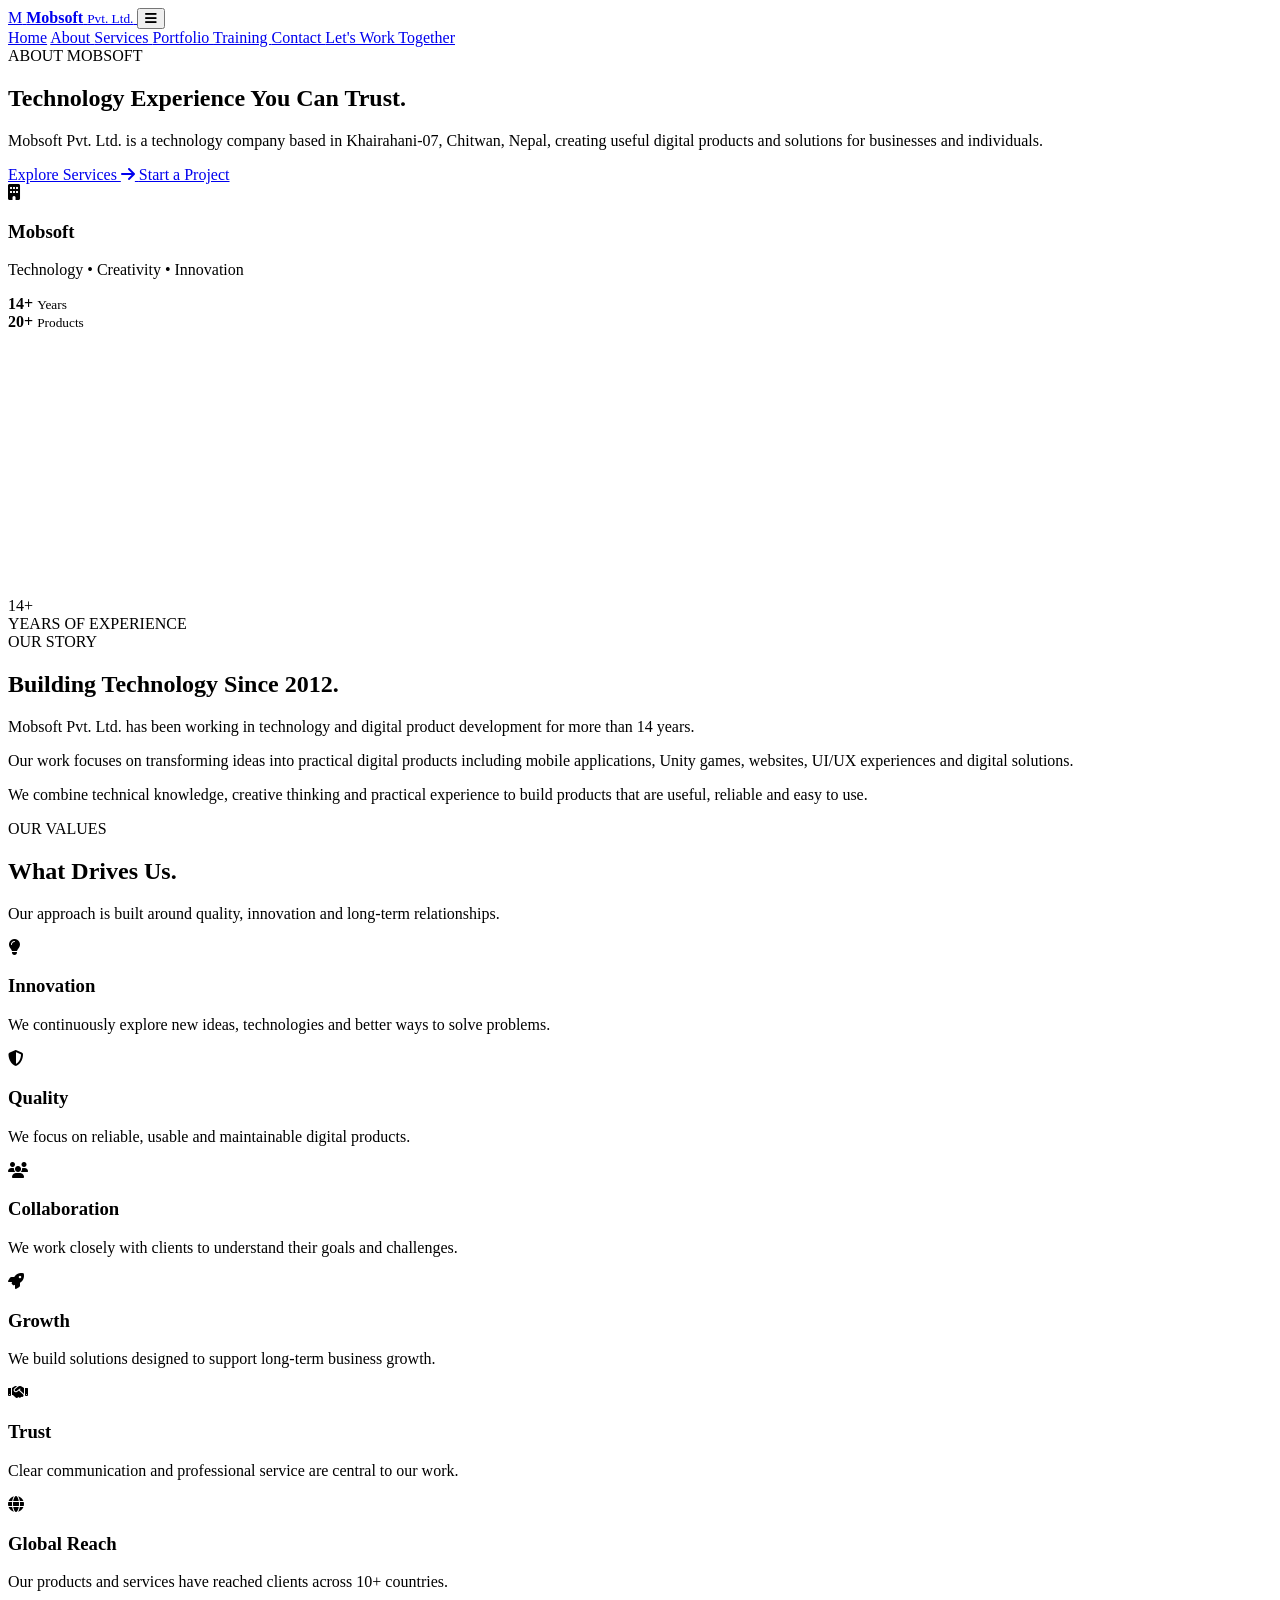
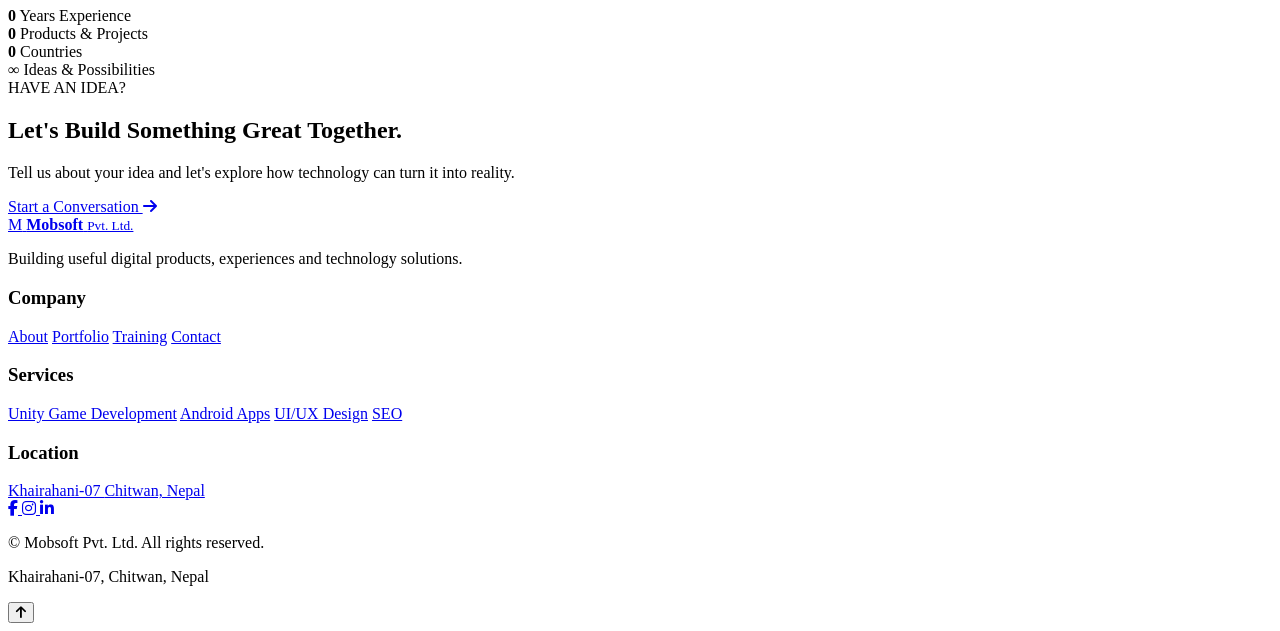
==== about.html @ f1295123 "Add files via upload Site test" ====
<!DOCTYPE html>
<html lang="en">

<head>
    <meta charset="UTF-8">
    <meta name="viewport" content="width=device-width, initial-scale=1.0">

    <meta name="description"
        content="Learn about Mobsoft Pvt. Ltd., a technology company from Khairahani-07, Chitwan, Nepal with 14+ years of experience.">

    <title>About Us | Mobsoft Pvt. Ltd.</title>

    <link rel="preconnect" href="https://fonts.googleapis.com">
    <link rel="preconnect" href="https://fonts.gstatic.com" crossorigin>

    <link
        href="https://fonts.googleapis.com/css2?family=Inter:wght@400;500;600;700;800&display=swap"
        rel="stylesheet">

    <link
        rel="stylesheet"
        href="https://cdnjs.cloudflare.com/ajax/libs/font-awesome/6.7.2/css/all.min.css">

    <link rel="stylesheet" href="css/style.css">
    <link rel="stylesheet" href="css/responsive.css">
    <link rel="stylesheet" href="css/animations.css">
</head>

<body>

<header class="header">

    <div class="container">

        <nav class="navbar">

            <a href="index.html" class="logo">
                <span class="logo-icon">M</span>

                <span>
                    <strong>Mobsoft</strong>
                    <small>Pvt. Ltd.</small>
                </span>
            </a>

            <button class="menu-toggle"
                    aria-label="Open navigation"
                    aria-expanded="false">

                <i class="fa-solid fa-bars"></i>

            </button>

            <div class="nav-menu">

                <a href="index.html" class="nav-link">Home</a>

                <a href="about.html"
                   class="nav-link active">
                    About
                </a>

                <a href="services.html"
                   class="nav-link">
                    Services
                </a>

                <a href="portfolio.html"
                   class="nav-link">
                    Portfolio
                </a>

                <a href="training.html"
                   class="nav-link">
                    Training
                </a>

                <a href="contact.html"
                   class="nav-link">
                    Contact
                </a>

                <a href="contact.html"
                   class="nav-cta">
                    Let's Work Together
                </a>

            </div>

        </nav>

    </div>

</header>


<main>

    <!-- PAGE HERO -->

    <section class="hero"
             style="min-height: 550px;">

        <div class="container hero-container">

            <div class="hero-content">

                <div class="eyebrow">
                    <span></span>
                    ABOUT MOBSOFT
                </div>

                <h1>
                    Technology Experience
                    <span>You Can Trust.</span>
                </h1>

                <p>
                    Mobsoft Pvt. Ltd. is a technology company
                    based in Khairahani-07, Chitwan, Nepal,
                    creating useful digital products and
                    solutions for businesses and individuals.
                </p>

                <div class="hero-buttons">

                    <a href="services.html"
                       class="btn btn-primary">

                        Explore Services
                        <i class="fa-solid fa-arrow-right"></i>

                    </a>

                    <a href="contact.html"
                       class="btn btn-outline">

                        Start a Project

                    </a>

                </div>

            </div>


            <div class="hero-visual">

                <div class="visual-glow"></div>

                <div class="device-card device-main">

                    <div class="device-header">
                        <span></span>
                        <span></span>
                        <span></span>
                    </div>

                    <div class="device-content">

                        <div class="mini-icon">
                            <i class="fa-solid fa-building"></i>
                        </div>

                        <h3>Mobsoft</h3>

                        <p>
                            Technology • Creativity • Innovation
                        </p>

                        <div class="progress-line">
                            <span></span>
                        </div>

                        <div class="visual-stats">

                            <div>
                                <strong>14+</strong>
                                <small>Years</small>
                            </div>

                            <div>
                                <strong>20+</strong>
                                <small>Products</small>
                            </div>

                        </div>

                    </div>

                </div>

            </div>

        </div>

    </section>


    <!-- COMPANY STORY -->

    <section class="section">

        <div class="container two-column">

            <div class="about-visual reveal-left">

                <div class="about-box">

                    <div class="about-number">
                        14+
                    </div>

                    <div class="about-label">
                        YEARS OF EXPERIENCE
                    </div>

                </div>

                <div class="about-decoration"></div>

            </div>


            <div class="about-content reveal-right">

                <span class="section-label">
                    OUR STORY
                </span>

                <h2>
                    Building Technology
                    <span>Since 2012.</span>
                </h2>

                <p>
                    Mobsoft Pvt. Ltd. has been working in
                    technology and digital product development
                    for more than 14 years.
                </p>

                <p>
                    Our work focuses on transforming ideas into
                    practical digital products including mobile
                    applications, Unity games, websites,
                    UI/UX experiences and digital solutions.
                </p>

                <p>
                    We combine technical knowledge, creative
                    thinking and practical experience to build
                    products that are useful, reliable and
                    easy to use.
                </p>

            </div>

        </div>

    </section>


    <!-- VALUES -->

    <section class="section services-section">

        <div class="container">

            <div class="section-heading center">

                <span class="section-label">
                    OUR VALUES
                </span>

                <h2>
                    What Drives <span>Us.</span>
                </h2>

                <p>
                    Our approach is built around quality,
                    innovation and long-term relationships.
                </p>

            </div>


            <div class="why-grid">

                <div class="why-card reveal">
                    <i class="fa-solid fa-lightbulb"></i>
                    <h3>Innovation</h3>
                    <p>
                        We continuously explore new ideas,
                        technologies and better ways to solve
                        problems.
                    </p>
                </div>

                <div class="why-card reveal">
                    <i class="fa-solid fa-shield-halved"></i>
                    <h3>Quality</h3>
                    <p>
                        We focus on reliable, usable and
                        maintainable digital products.
                    </p>
                </div>

                <div class="why-card reveal">
                    <i class="fa-solid fa-users"></i>
                    <h3>Collaboration</h3>
                    <p>
                        We work closely with clients to
                        understand their goals and challenges.
                    </p>
                </div>

                <div class="why-card reveal">
                    <i class="fa-solid fa-rocket"></i>
                    <h3>Growth</h3>
                    <p>
                        We build solutions designed to support
                        long-term business growth.
                    </p>
                </div>

                <div class="why-card reveal">
                    <i class="fa-solid fa-handshake"></i>
                    <h3>Trust</h3>
                    <p>
                        Clear communication and professional
                        service are central to our work.
                    </p>
                </div>

                <div class="why-card reveal">
                    <i class="fa-solid fa-globe"></i>
                    <h3>Global Reach</h3>
                    <p>
                        Our products and services have reached
                        clients across 10+ countries.
                    </p>
                </div>

            </div>

        </div>

    </section>


    <!-- STATS -->

    <section class="numbers-section">

        <div class="container">

            <div class="numbers-grid">

                <div class="number-item">
                    <strong data-counter="14">0</strong>
                    <span>Years Experience</span>
                </div>

                <div class="number-item">
                    <strong data-counter="20">0</strong>
                    <span>Products & Projects</span>
                </div>

                <div class="number-item">
                    <strong data-counter="10">0</strong>
                    <span>Countries</span>
                </div>

                <div class="number-item">
                    <strong>∞</strong>
                    <span>Ideas & Possibilities</span>
                </div>

            </div>

        </div>

    </section>


    <!-- CTA -->

    <section class="cta-section">

        <div class="container cta-content">

            <span class="section-label">
                HAVE AN IDEA?
            </span>

            <h2>
                Let's Build Something
                <span>Great Together.</span>
            </h2>

            <p>
                Tell us about your idea and let's explore
                how technology can turn it into reality.
            </p>

            <a href="contact.html"
               class="btn btn-light">

                Start a Conversation
                <i class="fa-solid fa-arrow-right"></i>

            </a>

        </div>

    </section>

</main>


<footer class="footer">

    <div class="container">

        <div class="footer-grid">

            <div class="footer-brand">

                <a href="index.html"
                   class="logo footer-logo">

                    <span class="logo-icon">M</span>

                    <span>
                        <strong>Mobsoft</strong>
                        <small>Pvt. Ltd.</small>
                    </span>

                </a>

                <p>
                    Building useful digital products,
                    experiences and technology solutions.
                </p>

            </div>


            <div class="footer-column">

                <h3>Company</h3>

                <a href="about.html">About</a>
                <a href="portfolio.html">Portfolio</a>
                <a href="training.html">Training</a>
                <a href="contact.html">Contact</a>

            </div>


            <div class="footer-column">

                <h3>Services</h3>

                <a href="services.html">Unity Game Development</a>
                <a href="services.html">Android Apps</a>
                <a href="services.html">UI/UX Design</a>
                <a href="services.html">SEO</a>

            </div>


            <div class="footer-column">

                <h3>Location</h3>

                <a href="contact.html">
                    Khairahani-07
                </a>

                <a href="contact.html">
                    Chitwan, Nepal
                </a>

                <div class="social-links">

                    <a href="#" aria-label="Facebook">
                        <i class="fa-brands fa-facebook-f"></i>
                    </a>

                    <a href="#" aria-label="Instagram">
                        <i class="fa-brands fa-instagram"></i>
                    </a>

                    <a href="#" aria-label="LinkedIn">
                        <i class="fa-brands fa-linkedin-in"></i>
                    </a>

                </div>

            </div>

        </div>


        <div class="footer-bottom">

            <p>
                © <span data-year></span>
                Mobsoft Pvt. Ltd. All rights reserved.
            </p>

            <p>
                Khairahani-07, Chitwan, Nepal
            </p>

        </div>

    </div>

</footer>


<button class="back-to-top"
        aria-label="Back to top">

    <i class="fa-solid fa-arrow-up"></i>

</button>


<script src="js/main.js"></script>

</body>
</html>
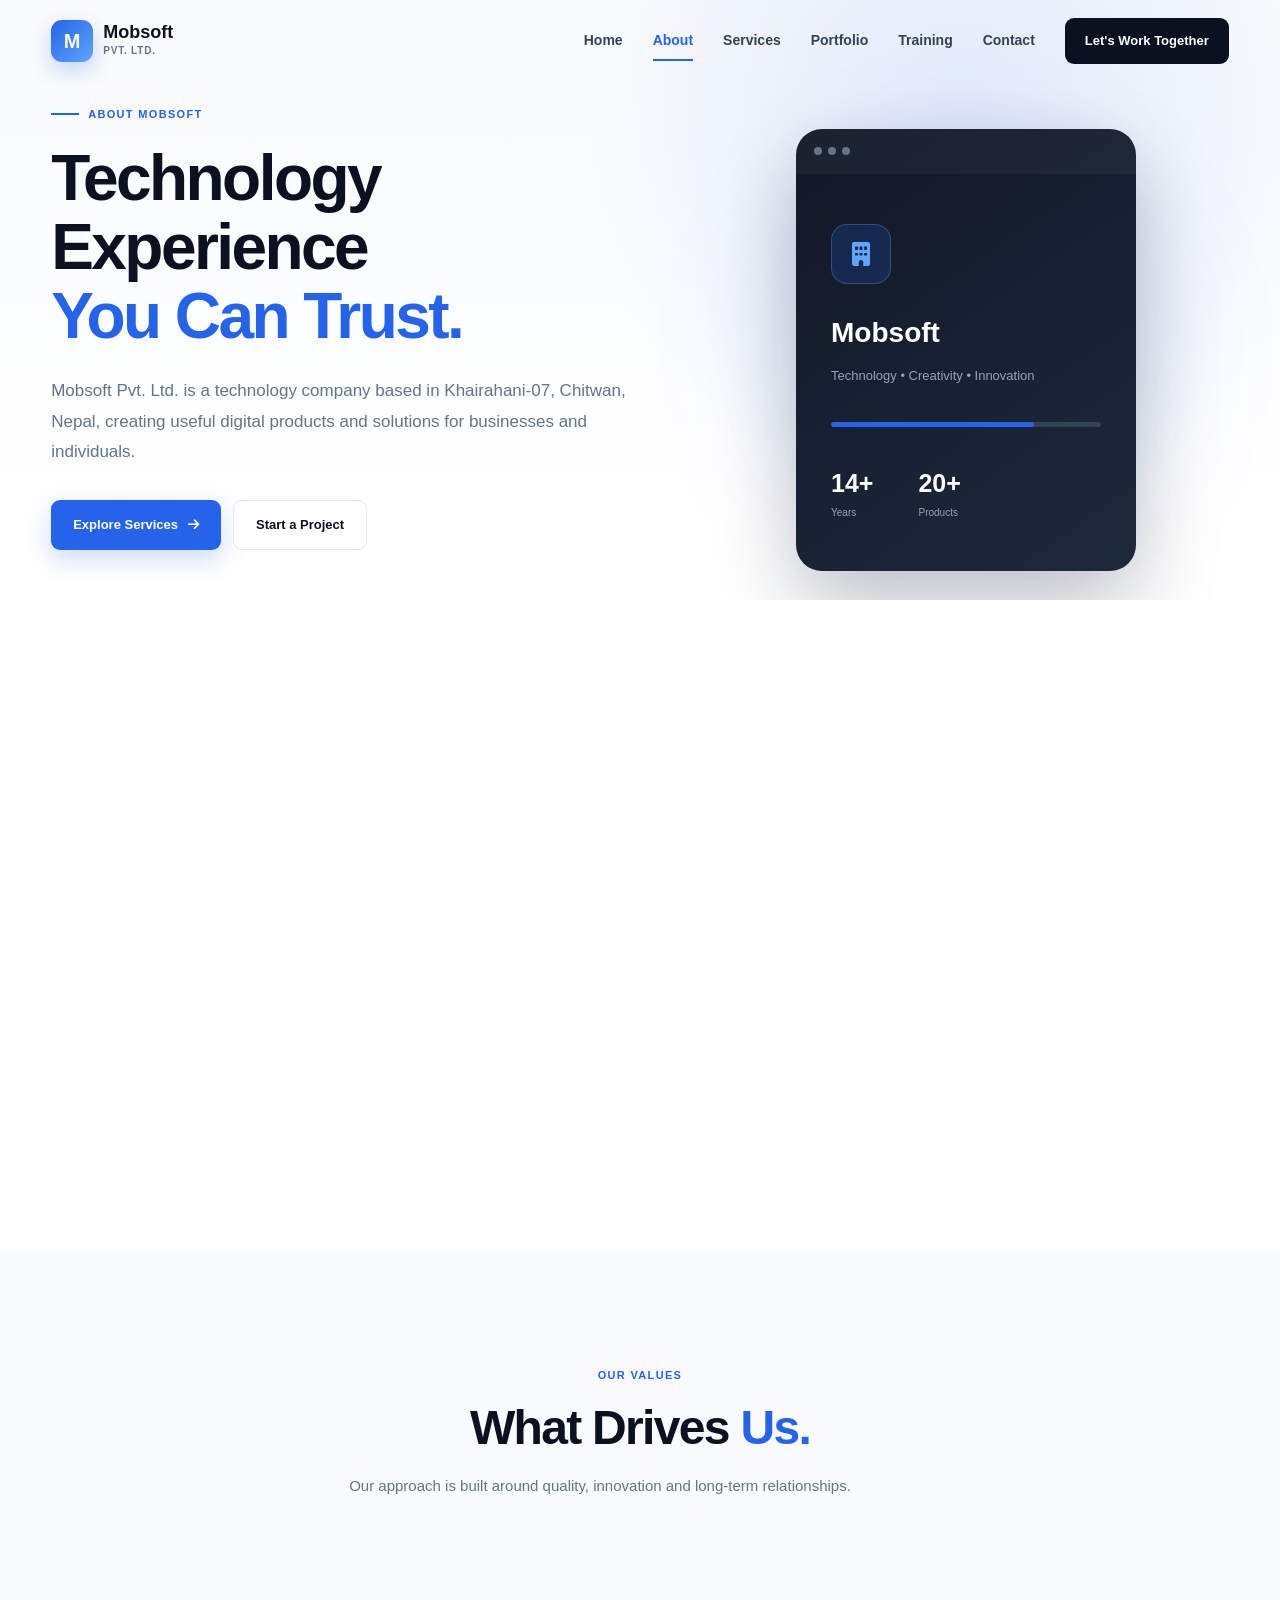
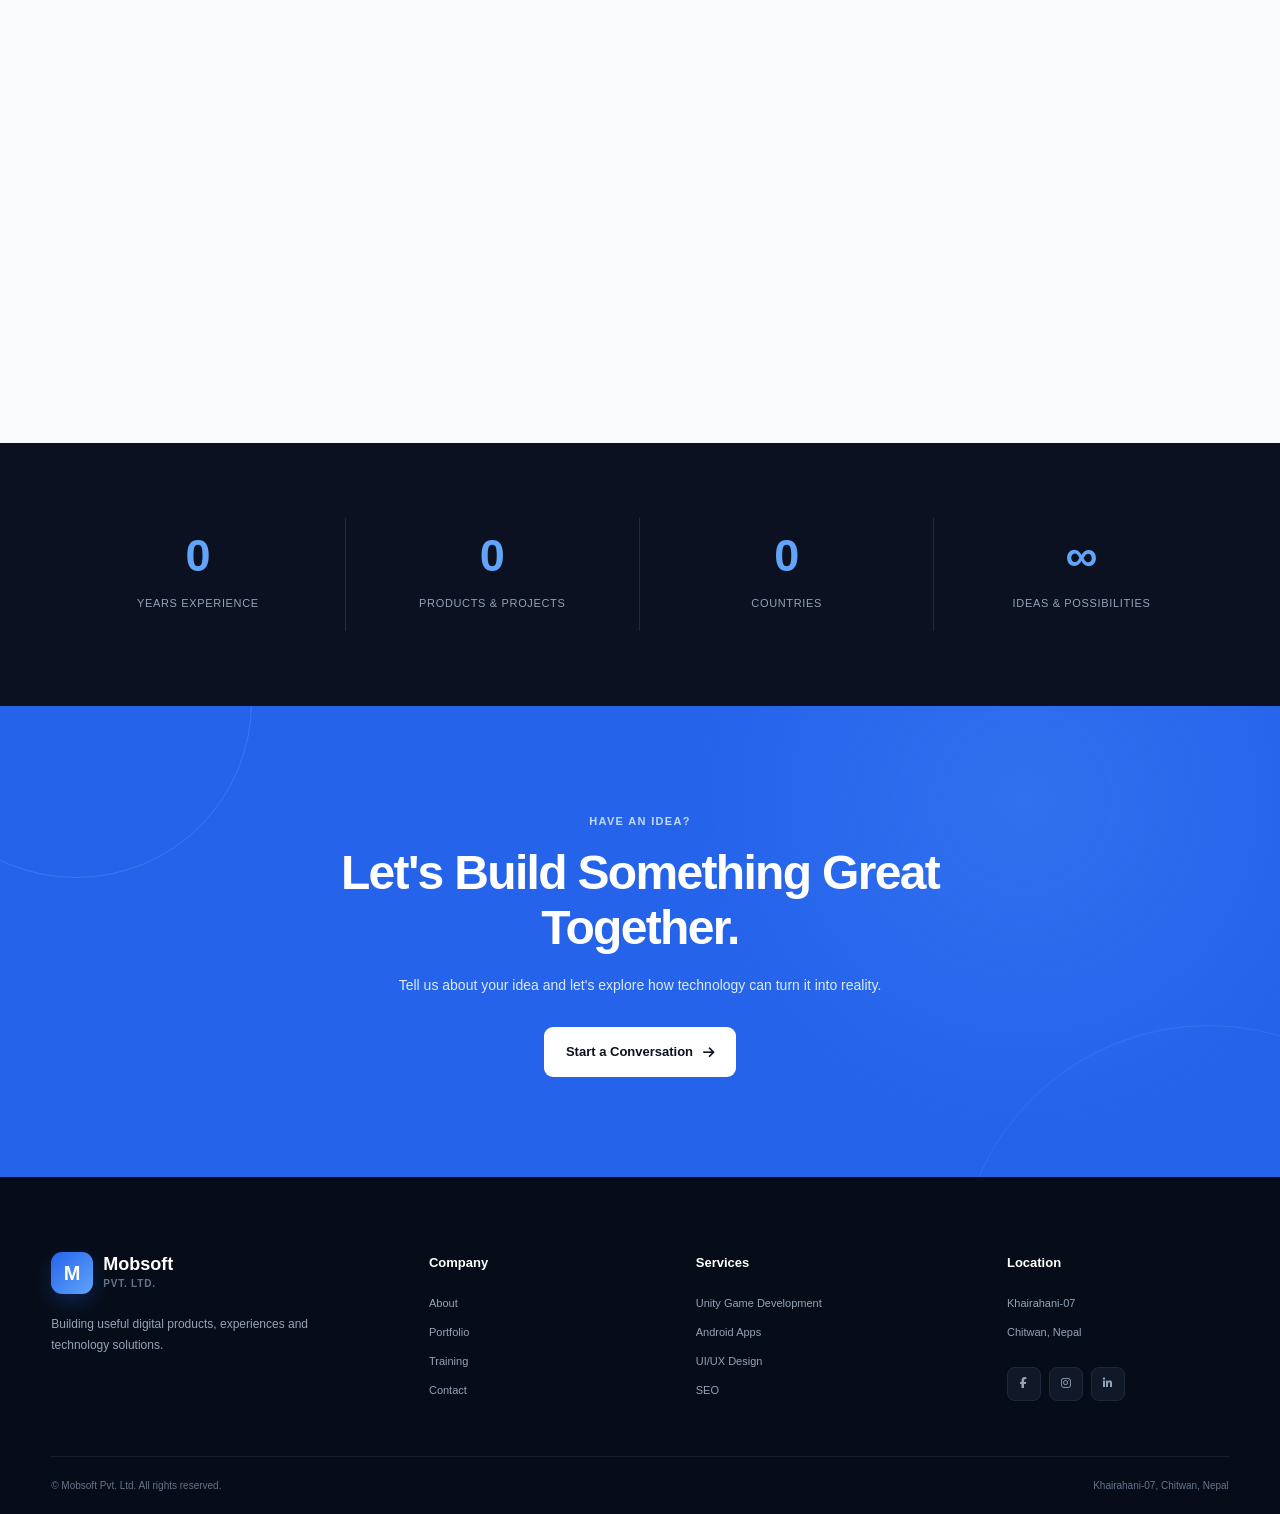
==== commit fee59dfd: "Add files via upload test2" ====
--- a/about.html
+++ b/about.html
@@ -21,9 +21,9 @@
         rel="stylesheet"
         href="https://cdnjs.cloudflare.com/ajax/libs/font-awesome/6.7.2/css/all.min.css">
 
-    <link rel="stylesheet" href="css/style.css">
-    <link rel="stylesheet" href="css/responsive.css">
-    <link rel="stylesheet" href="css/animations.css">
+    <link rel="stylesheet" href="style.css">
+    <link rel="stylesheet" href="responsive.css">
+    <link rel="stylesheet" href="animations.css">
 </head>
 
 <body>
--- a/style.css
+++ b/style.css
@@ -0,0 +1,1724 @@
+
+/* =========================================================
+   MOBSOFT PVT. LTD.
+   Main Website Styles
+   ========================================================= */
+
+
+/* =========================================================
+   1. ROOT VARIABLES
+   ========================================================= */
+
+:root {
+    --primary: #2563eb;
+    --primary-dark: #1d4ed8;
+    --primary-light: #60a5fa;
+
+    --dark: #0b1120;
+    --dark-2: #111827;
+    --dark-3: #1f2937;
+
+    --white: #ffffff;
+    --light: #f8fafc;
+    --light-2: #f1f5f9;
+
+    --text: #334155;
+    --text-light: #64748b;
+    --border: #e2e8f0;
+
+    --success: #10b981;
+
+    --container: 1180px;
+
+    --radius-sm: 8px;
+    --radius: 16px;
+    --radius-lg: 24px;
+
+    --shadow-sm: 0 4px 15px rgba(15, 23, 42, 0.06);
+    --shadow: 0 15px 40px rgba(15, 23, 42, 0.10);
+    --shadow-lg: 0 25px 70px rgba(15, 23, 42, 0.16);
+
+    --transition: 0.3s ease;
+}
+
+
+/* =========================================================
+   2. RESET
+   ========================================================= */
+
+* {
+    margin: 0;
+    padding: 0;
+    box-sizing: border-box;
+}
+
+html {
+    scroll-behavior: smooth;
+}
+
+body {
+    font-family: "Inter", sans-serif;
+    color: var(--text);
+    background: var(--white);
+    line-height: 1.7;
+    overflow-x: hidden;
+}
+
+body.menu-open {
+    overflow: hidden;
+}
+
+img {
+    max-width: 100%;
+    display: block;
+}
+
+a {
+    text-decoration: none;
+    color: inherit;
+}
+
+button,
+input,
+textarea,
+select {
+    font-family: inherit;
+}
+
+button {
+    cursor: pointer;
+}
+
+ul {
+    list-style: none;
+}
+
+
+/* =========================================================
+   3. CONTAINER
+   ========================================================= */
+
+.container {
+    width: min(92%, var(--container));
+    margin: 0 auto;
+}
+
+
+/* =========================================================
+   4. HEADER
+   ========================================================= */
+
+.header {
+    position: fixed;
+    top: 0;
+    left: 0;
+    width: 100%;
+    z-index: 1000;
+    transition: var(--transition);
+}
+
+.header.scrolled {
+    background: rgba(255, 255, 255, 0.96);
+    backdrop-filter: blur(15px);
+    box-shadow: var(--shadow-sm);
+}
+
+.navbar {
+    height: 82px;
+    display: flex;
+    align-items: center;
+    justify-content: space-between;
+}
+
+
+/* =========================================================
+   5. LOGO
+   ========================================================= */
+
+.logo {
+    display: flex;
+    align-items: center;
+    gap: 10px;
+}
+
+.logo-icon {
+    width: 42px;
+    height: 42px;
+    display: grid;
+    place-items: center;
+
+    background: linear-gradient(
+        135deg,
+        var(--primary),
+        var(--primary-light)
+    );
+
+    color: white;
+    border-radius: 11px;
+
+    font-size: 20px;
+    font-weight: 800;
+
+    box-shadow: 0 8px 20px rgba(37, 99, 235, 0.25);
+}
+
+.logo strong {
+    display: block;
+    font-size: 18px;
+    font-weight: 800;
+    color: var(--dark);
+    line-height: 1.1;
+}
+
+.logo small {
+    display: block;
+    font-size: 10px;
+    font-weight: 600;
+    color: var(--text-light);
+    letter-spacing: 0.08em;
+    text-transform: uppercase;
+}
+
+
+/* =========================================================
+   6. NAVIGATION
+   ========================================================= */
+
+.nav-menu {
+    display: flex;
+    align-items: center;
+    gap: 30px;
+}
+
+.nav-link {
+    position: relative;
+
+    color: var(--text);
+    font-size: 14px;
+    font-weight: 600;
+
+    transition: var(--transition);
+}
+
+.nav-link::after {
+    content: "";
+
+    position: absolute;
+    left: 0;
+    bottom: -8px;
+
+    width: 0;
+    height: 2px;
+
+    background: var(--primary);
+
+    transition: var(--transition);
+}
+
+.nav-link:hover,
+.nav-link.active {
+    color: var(--primary);
+}
+
+.nav-link:hover::after,
+.nav-link.active::after {
+    width: 100%;
+}
+
+.nav-cta {
+    padding: 12px 20px;
+
+    background: var(--dark);
+    color: white;
+
+    border-radius: 9px;
+
+    font-size: 13px;
+    font-weight: 700;
+
+    transition: var(--transition);
+}
+
+.nav-cta:hover {
+    background: var(--primary);
+    transform: translateY(-2px);
+}
+
+.menu-toggle {
+    display: none;
+
+    border: 0;
+    background: transparent;
+
+    font-size: 22px;
+    color: var(--dark);
+}
+
+
+/* =========================================================
+   7. HERO
+   ========================================================= */
+
+.hero {
+    position: relative;
+
+    min-height: 760px;
+
+    display: flex;
+    align-items: center;
+
+    padding-top: 100px;
+
+    background:
+        radial-gradient(
+            circle at 75% 25%,
+            rgba(37, 99, 235, 0.12),
+            transparent 35%
+        ),
+        linear-gradient(
+            180deg,
+            #f8fafc 0%,
+            #ffffff 100%
+        );
+
+    overflow: hidden;
+}
+
+.hero-background::before {
+    content: "";
+
+    position: absolute;
+
+    width: 500px;
+    height: 500px;
+
+    border: 1px solid rgba(37, 99, 235, 0.08);
+
+    border-radius: 50%;
+
+    right: -150px;
+    top: 100px;
+}
+
+.hero-background::after {
+    content: "";
+
+    position: absolute;
+
+    width: 700px;
+    height: 700px;
+
+    border: 1px solid rgba(37, 99, 235, 0.05);
+
+    border-radius: 50%;
+
+    right: -250px;
+    top: 0;
+}
+
+.hero-container {
+    display: grid;
+
+    grid-template-columns:
+        minmax(0, 1.05fr)
+        minmax(400px, 0.95fr);
+
+    gap: 70px;
+
+    align-items: center;
+}
+
+.eyebrow {
+    display: flex;
+    align-items: center;
+    gap: 9px;
+
+    color: var(--primary);
+
+    font-size: 11px;
+    font-weight: 800;
+
+    letter-spacing: 0.12em;
+
+    margin-bottom: 20px;
+}
+
+.eyebrow span {
+    width: 28px;
+    height: 2px;
+
+    background: var(--primary);
+}
+
+.hero h1 {
+    max-width: 720px;
+
+    color: var(--dark);
+
+    font-size: clamp(42px, 5vw, 68px);
+
+    line-height: 1.08;
+
+    letter-spacing: -0.04em;
+
+    font-weight: 800;
+
+    margin-bottom: 25px;
+}
+
+.hero h1 span {
+    display: block;
+    color: var(--primary);
+}
+
+.hero-content > p {
+    max-width: 620px;
+
+    color: var(--text-light);
+
+    font-size: 17px;
+
+    line-height: 1.8;
+
+    margin-bottom: 32px;
+}
+
+
+/* =========================================================
+   8. BUTTONS
+   ========================================================= */
+
+.hero-buttons {
+    display: flex;
+    flex-wrap: wrap;
+    gap: 12px;
+
+    margin-bottom: 45px;
+}
+
+.btn {
+    display: inline-flex;
+    align-items: center;
+    justify-content: center;
+    gap: 10px;
+
+    min-height: 50px;
+
+    padding: 0 22px;
+
+    border-radius: 9px;
+
+    font-size: 13px;
+    font-weight: 700;
+
+    transition: var(--transition);
+}
+
+.btn-primary {
+    background: var(--primary);
+    color: white;
+
+    box-shadow:
+        0 10px 25px rgba(37, 99, 235, 0.22);
+}
+
+.btn-primary:hover {
+    background: var(--primary-dark);
+    transform: translateY(-3px);
+    box-shadow:
+        0 15px 30px rgba(37, 99, 235, 0.28);
+}
+
+.btn-outline {
+    border: 1px solid var(--border);
+    background: white;
+    color: var(--dark);
+}
+
+.btn-outline:hover {
+    border-color: var(--primary);
+    color: var(--primary);
+    transform: translateY(-3px);
+}
+
+.btn-dark {
+    background: var(--dark);
+    color: white;
+}
+
+.btn-dark:hover {
+    background: var(--primary);
+    transform: translateY(-3px);
+}
+
+.btn-light {
+    background: white;
+    color: var(--dark);
+}
+
+.btn-light:hover {
+    transform: translateY(-3px);
+    box-shadow: var(--shadow);
+}
+
+
+/* =========================================================
+   9. HERO TRUST
+   ========================================================= */
+
+.hero-trust {
+    display: flex;
+    flex-wrap: wrap;
+    gap: 32px;
+}
+
+.hero-trust div {
+    display: flex;
+    flex-direction: column;
+}
+
+.hero-trust strong {
+    color: var(--dark);
+
+    font-size: 25px;
+    line-height: 1;
+
+    font-weight: 800;
+}
+
+.hero-trust span {
+    margin-top: 7px;
+
+    color: var(--text-light);
+
+    font-size: 11px;
+}
+
+
+/* =========================================================
+   10. HERO VISUAL
+   ========================================================= */
+
+.hero-visual {
+    position: relative;
+
+    min-height: 500px;
+
+    display: grid;
+    place-items: center;
+}
+
+.visual-glow {
+    position: absolute;
+
+    width: 350px;
+    height: 350px;
+
+    background: rgba(37, 99, 235, 0.13);
+
+    filter: blur(70px);
+
+    border-radius: 50%;
+}
+
+.device-card {
+    position: relative;
+    z-index: 2;
+
+    width: 340px;
+    min-height: 390px;
+
+    background:
+        linear-gradient(
+            145deg,
+            #111827,
+            #1e293b
+        );
+
+    border-radius: 26px;
+
+    box-shadow:
+        0 35px 80px rgba(15, 23, 42, 0.25);
+
+    overflow: hidden;
+}
+
+.device-header {
+    height: 45px;
+
+    display: flex;
+    align-items: center;
+
+    gap: 6px;
+
+    padding: 0 18px;
+
+    background: rgba(255, 255, 255, 0.04);
+}
+
+.device-header span {
+    width: 8px;
+    height: 8px;
+
+    border-radius: 50%;
+
+    background: #64748b;
+}
+
+.device-content {
+    padding: 50px 35px;
+    color: white;
+}
+
+.mini-icon {
+    width: 60px;
+    height: 60px;
+
+    display: grid;
+    place-items: center;
+
+    background: rgba(37, 99, 235, 0.18);
+
+    border: 1px solid rgba(96, 165, 250, 0.3);
+
+    border-radius: 16px;
+
+    color: var(--primary-light);
+
+    font-size: 24px;
+
+    margin-bottom: 25px;
+}
+
+.device-content h3 {
+    font-size: 28px;
+    margin-bottom: 8px;
+}
+
+.device-content p {
+    color: #94a3b8;
+    font-size: 13px;
+}
+
+.progress-line {
+    height: 5px;
+
+    margin-top: 35px;
+
+    background: #334155;
+
+    border-radius: 20px;
+
+    overflow: hidden;
+}
+
+.progress-line span {
+    display: block;
+
+    width: 75%;
+    height: 100%;
+
+    background: var(--primary);
+
+    border-radius: inherit;
+}
+
+.visual-stats {
+    display: flex;
+
+    gap: 45px;
+
+    margin-top: 35px;
+}
+
+.visual-stats div {
+    display: flex;
+    flex-direction: column;
+}
+
+.visual-stats strong {
+    font-size: 25px;
+}
+
+.visual-stats small {
+    color: #94a3b8;
+    font-size: 10px;
+}
+
+.floating-card {
+    position: absolute;
+    z-index: 4;
+
+    display: flex;
+    align-items: center;
+    gap: 10px;
+
+    padding: 13px 17px;
+
+    background: white;
+
+    border: 1px solid var(--border);
+
+    border-radius: 12px;
+
+    box-shadow: var(--shadow);
+
+    color: var(--dark);
+
+    font-size: 11px;
+    font-weight: 700;
+}
+
+.floating-card i {
+    color: var(--primary);
+    font-size: 17px;
+}
+
+.card-one {
+    top: 75px;
+    right: 0;
+}
+
+.card-two {
+    bottom: 80px;
+    left: 0;
+}
+
+.card-three {
+    bottom: 10px;
+    right: 35px;
+}
+
+
+/* =========================================================
+   11. TRUST SECTION
+   ========================================================= */
+
+.trust-section {
+    background: var(--dark);
+    color: white;
+}
+
+.trust-grid {
+    display: grid;
+
+    grid-template-columns: repeat(4, 1fr);
+
+    border-left: 1px solid rgba(255, 255, 255, 0.08);
+}
+
+.trust-item {
+    display: flex;
+    align-items: center;
+
+    gap: 15px;
+
+    padding: 28px 25px;
+
+    border-right: 1px solid rgba(255, 255, 255, 0.08);
+}
+
+.trust-item i {
+    color: var(--primary-light);
+    font-size: 22px;
+}
+
+.trust-item strong {
+    display: block;
+    font-size: 14px;
+}
+
+.trust-item span {
+    display: block;
+
+    color: #94a3b8;
+
+    font-size: 10px;
+}
+
+
+/* =========================================================
+   12. SECTIONS
+   ========================================================= */
+
+.section {
+    padding: 110px 0;
+}
+
+.section-label {
+    display: inline-block;
+
+    color: var(--primary);
+
+    font-size: 11px;
+    font-weight: 800;
+
+    letter-spacing: 0.12em;
+
+    margin-bottom: 15px;
+}
+
+.section-heading {
+    max-width: 700px;
+
+    margin-bottom: 55px;
+}
+
+.section-heading.center {
+    text-align: center;
+    margin-left: auto;
+    margin-right: auto;
+}
+
+.section-heading h2,
+.about-content h2,
+.training-content h2,
+.cta-content h2 {
+    color: var(--dark);
+
+    font-size: clamp(32px, 4vw, 48px);
+
+    line-height: 1.15;
+
+    letter-spacing: -0.035em;
+
+    margin-bottom: 18px;
+}
+
+.section-heading h2 span,
+.about-content h2 span,
+.training-content h2 span,
+.cta-content h2 span {
+    color: var(--primary);
+}
+
+.section-heading p {
+    color: var(--text-light);
+
+    font-size: 15px;
+
+    max-width: 620px;
+}
+
+
+/* =========================================================
+   13. ABOUT
+   ========================================================= */
+
+.about-preview {
+    background: white;
+}
+
+.two-column {
+    display: grid;
+
+    grid-template-columns: 1fr 1fr;
+
+    gap: 90px;
+
+    align-items: center;
+}
+
+.about-visual {
+    min-height: 430px;
+
+    display: grid;
+    place-items: center;
+
+    background:
+        linear-gradient(
+            145deg,
+            #eff6ff,
+            #f8fafc
+        );
+
+    border-radius: var(--radius-lg);
+
+    position: relative;
+
+    overflow: hidden;
+}
+
+.about-box {
+    width: 260px;
+    height: 300px;
+
+    display: flex;
+    flex-direction: column;
+    justify-content: center;
+    align-items: center;
+
+    background: var(--dark);
+
+    border-radius: 24px;
+
+    color: white;
+
+    box-shadow: var(--shadow-lg);
+
+    position: relative;
+    z-index: 2;
+}
+
+.about-number {
+    color: var(--primary-light);
+
+    font-size: 80px;
+    font-weight: 800;
+
+    line-height: 1;
+}
+
+.about-label {
+    margin-top: 12px;
+
+    color: #cbd5e1;
+
+    font-size: 12px;
+}
+
+.about-decoration {
+    position: absolute;
+
+    width: 100px;
+    height: 100px;
+
+    border: 2px solid rgba(96, 165, 250, 0.25);
+
+    border-radius: 50%;
+
+    bottom: -30px;
+    right: -30px;
+}
+
+.about-content p {
+    color: var(--text-light);
+
+    font-size: 15px;
+
+    margin-bottom: 18px;
+}
+
+.text-link {
+    display: inline-flex;
+
+    align-items: center;
+    gap: 10px;
+
+    margin-top: 10px;
+
+    color: var(--primary);
+
+    font-size: 13px;
+    font-weight: 700;
+}
+
+.text-link:hover {
+    gap: 14px;
+}
+
+
+/* =========================================================
+   14. SERVICES
+   ========================================================= */
+
+.services-section {
+    background: var(--light);
+}
+
+.services-grid {
+    display: grid;
+
+    grid-template-columns: repeat(3, 1fr);
+
+    gap: 20px;
+}
+
+.service-card {
+    background: white;
+
+    padding: 32px;
+
+    border: 1px solid var(--border);
+
+    border-radius: var(--radius);
+
+    transition: var(--transition);
+}
+
+.service-card:hover {
+    transform: translateY(-8px);
+
+    border-color: rgba(37, 99, 235, 0.25);
+
+    box-shadow: var(--shadow);
+}
+
+.service-icon {
+    width: 55px;
+    height: 55px;
+
+    display: grid;
+    place-items: center;
+
+    background: #eff6ff;
+
+    color: var(--primary);
+
+    border-radius: 13px;
+
+    font-size: 21px;
+
+    margin-bottom: 25px;
+}
+
+.service-card h3 {
+    color: var(--dark);
+
+    font-size: 18px;
+
+    margin-bottom: 12px;
+}
+
+.service-card p {
+    color: var(--text-light);
+
+    font-size: 13px;
+
+    line-height: 1.7;
+
+    margin-bottom: 18px;
+}
+
+.service-card ul {
+    margin-bottom: 24px;
+}
+
+.service-card li {
+    position: relative;
+
+    padding-left: 17px;
+
+    color: var(--text);
+
+    font-size: 11px;
+
+    margin-bottom: 7px;
+}
+
+.service-card li::before {
+    content: "";
+
+    position: absolute;
+
+    width: 5px;
+    height: 5px;
+
+    border-radius: 50%;
+
+    background: var(--primary);
+
+    left: 0;
+    top: 9px;
+}
+
+.service-card > a {
+    display: inline-flex;
+
+    align-items: center;
+    gap: 8px;
+
+    color: var(--primary);
+
+    font-size: 11px;
+    font-weight: 700;
+}
+
+
+/* =========================================================
+   15. WHY SECTION
+   ========================================================= */
+
+.why-section {
+    background: white;
+}
+
+.why-grid {
+    display: grid;
+
+    grid-template-columns: repeat(3, 1fr);
+
+    gap: 20px;
+}
+
+.why-card {
+    padding: 30px;
+
+    border: 1px solid var(--border);
+
+    border-radius: var(--radius);
+
+    transition: var(--transition);
+}
+
+.why-card:hover {
+    background: var(--dark);
+    transform: translateY(-5px);
+}
+
+.why-card:hover h3 {
+    color: white;
+}
+
+.why-card:hover p {
+    color: #94a3b8;
+}
+
+.why-card i {
+    color: var(--primary);
+
+    font-size: 22px;
+
+    margin-bottom: 20px;
+}
+
+.why-card h3 {
+    color: var(--dark);
+
+    font-size: 16px;
+
+    margin-bottom: 8px;
+}
+
+.why-card p {
+    color: var(--text-light);
+
+    font-size: 12px;
+}
+
+
+/* =========================================================
+   16. NUMBERS
+   ========================================================= */
+
+.numbers-section {
+    padding: 75px 0;
+
+    background: var(--dark);
+
+    color: white;
+}
+
+.numbers-grid {
+    display: grid;
+
+    grid-template-columns: repeat(4, 1fr);
+
+    text-align: center;
+}
+
+.number-item {
+    padding: 15px;
+
+    border-right: 1px solid rgba(255, 255, 255, 0.1);
+}
+
+.number-item:last-child {
+    border-right: none;
+}
+
+.number-item strong {
+    display: block;
+
+    color: var(--primary-light);
+
+    font-size: 45px;
+
+    line-height: 1;
+
+    margin-bottom: 10px;
+}
+
+.number-item span {
+    color: #94a3b8;
+
+    font-size: 11px;
+
+    text-transform: uppercase;
+
+    letter-spacing: 0.06em;
+}
+
+
+/* =========================================================
+   17. PORTFOLIO
+   ========================================================= */
+
+.portfolio-preview {
+    background: var(--light);
+}
+
+.portfolio-grid {
+    display: grid;
+
+    grid-template-columns: repeat(3, 1fr);
+
+    gap: 22px;
+}
+
+.portfolio-card {
+    background: white;
+
+    border: 1px solid var(--border);
+
+    border-radius: var(--radius);
+
+    overflow: hidden;
+
+    transition: var(--transition);
+}
+
+.portfolio-card:hover {
+    transform: translateY(-7px);
+    box-shadow: var(--shadow);
+}
+
+.portfolio-image {
+    height: 230px;
+
+    position: relative;
+
+    overflow: hidden;
+
+    background: var(--light-2);
+}
+
+.portfolio-image img {
+    width: 100%;
+    height: 100%;
+
+    object-fit: cover;
+
+    transition: 0.5s ease;
+}
+
+.portfolio-card:hover img {
+    transform: scale(1.06);
+}
+
+.portfolio-image span {
+    position: absolute;
+
+    top: 15px;
+    left: 15px;
+
+    padding: 6px 10px;
+
+    background: rgba(255, 255, 255, 0.92);
+
+    border-radius: 6px;
+
+    color: var(--primary);
+
+    font-size: 9px;
+    font-weight: 800;
+
+    text-transform: uppercase;
+}
+
+.portfolio-content {
+    padding: 22px;
+}
+
+.portfolio-content h3 {
+    color: var(--dark);
+
+    font-size: 16px;
+
+    margin-bottom: 5px;
+}
+
+.portfolio-content p {
+    color: var(--text-light);
+
+    font-size: 12px;
+}
+
+.center-button {
+    display: flex;
+
+    justify-content: center;
+
+    margin-top: 45px;
+}
+
+
+/* =========================================================
+   18. PROCESS
+   ========================================================= */
+
+.process-section {
+    background: white;
+}
+
+.process-grid {
+    display: grid;
+
+    grid-template-columns: repeat(5, 1fr);
+
+    gap: 15px;
+}
+
+.process-item {
+    position: relative;
+
+    padding: 20px;
+}
+
+.process-number {
+    color: var(--primary);
+
+    font-size: 13px;
+
+    font-weight: 800;
+
+    margin-bottom: 30px;
+}
+
+.process-item h3 {
+    color: var(--dark);
+
+    font-size: 16px;
+
+    margin-bottom: 8px;
+}
+
+.process-item p {
+    color: var(--text-light);
+
+    font-size: 11px;
+
+    line-height: 1.7;
+}
+
+
+/* =========================================================
+   19. TRAINING
+   ========================================================= */
+
+.training-preview {
+    background: var(--light);
+}
+
+.training-box {
+    display: grid;
+
+    grid-template-columns: 1.2fr 0.8fr;
+
+    gap: 50px;
+
+    padding: 70px;
+
+    background:
+        linear-gradient(
+            135deg,
+            #0b1120,
+            #172554
+        );
+
+    border-radius: var(--radius-lg);
+
+    overflow: hidden;
+
+    position: relative;
+}
+
+.training-content h2 {
+    color: white;
+}
+
+.training-content p {
+    max-width: 620px;
+
+    color: #94a3b8;
+
+    font-size: 14px;
+
+    margin-bottom: 25px;
+}
+
+.training-list {
+    display: flex;
+
+    flex-wrap: wrap;
+
+    gap: 8px;
+
+    margin-bottom: 30px;
+}
+
+.training-list span {
+    padding: 8px 12px;
+
+    border: 1px solid rgba(255, 255, 255, 0.1);
+
+    border-radius: 6px;
+
+    color: #cbd5e1;
+
+    font-size: 10px;
+}
+
+.training-visual {
+    display: grid;
+
+    place-items: center;
+
+    position: relative;
+}
+
+.training-icon {
+    width: 180px;
+    height: 180px;
+
+    display: grid;
+    place-items: center;
+
+    border-radius: 40px;
+
+    background: rgba(37, 99, 235, 0.15);
+
+    border: 1px solid rgba(96, 165, 250, 0.2);
+
+    color: var(--primary-light);
+
+    font-size: 70px;
+}
+
+.training-code {
+    position: absolute;
+
+    bottom: 10px;
+    right: 10px;
+
+    color: rgba(255, 255, 255, 0.15);
+
+    font-size: 55px;
+
+    font-weight: 800;
+}
+
+
+/* =========================================================
+   20. TESTIMONIALS
+   ========================================================= */
+
+.testimonials-section {
+    background: white;
+}
+
+.testimonial-grid {
+    display: grid;
+
+    grid-template-columns: repeat(3, 1fr);
+
+    gap: 20px;
+}
+
+.testimonial-card {
+    padding: 30px;
+
+    border: 1px solid var(--border);
+
+    border-radius: var(--radius);
+}
+
+.testimonial-card > i {
+    color: var(--primary);
+
+    font-size: 24px;
+
+    margin-bottom: 20px;
+}
+
+.testimonial-card p {
+    color: var(--text);
+
+    font-size: 13px;
+
+    line-height: 1.8;
+
+    margin-bottom: 22px;
+}
+
+.testimonial-card strong {
+    display: block;
+
+    color: var(--dark);
+
+    font-size: 12px;
+}
+
+.testimonial-card span {
+    color: var(--text-light);
+
+    font-size: 10px;
+}
+
+
+/* =========================================================
+   21. CTA
+   ========================================================= */
+
+.cta-section {
+    padding: 100px 0;
+
+    background:
+        radial-gradient(
+            circle at 80% 20%,
+            rgba(96, 165, 250, 0.2),
+            transparent 30%
+        ),
+        var(--primary);
+
+    text-align: center;
+
+    color: white;
+}
+
+.cta-content {
+    max-width: 800px;
+}
+
+.cta-content .section-label {
+    color: #bfdbfe;
+}
+
+.cta-content h2 {
+    color: white;
+}
+
+.cta-content h2 span {
+    color: white;
+}
+
+.cta-content p {
+    max-width: 620px;
+
+    margin: 0 auto 30px;
+
+    color: #dbeafe;
+
+    font-size: 14px;
+}
+
+
+/* =========================================================
+   22. FOOTER
+   ========================================================= */
+
+.footer {
+    padding-top: 75px;
+
+    background: #070d18;
+
+    color: white;
+}
+
+.footer-grid {
+    display: grid;
+
+    grid-template-columns:
+        1.5fr
+        1fr
+        1.2fr
+        1fr;
+
+    gap: 45px;
+
+    padding-bottom: 55px;
+}
+
+.footer-brand p {
+    max-width: 280px;
+
+    color: #94a3b8;
+
+    font-size: 12px;
+
+    margin-top: 20px;
+}
+
+.footer-brand p:last-child {
+    display: flex;
+
+    gap: 8px;
+
+    align-items: center;
+}
+
+.footer-logo strong {
+    color: white;
+}
+
+.footer-logo small {
+    color: #64748b;
+}
+
+.footer-column {
+    display: flex;
+
+    flex-direction: column;
+
+    gap: 10px;
+}
+
+.footer-column h3 {
+    color: white;
+
+    font-size: 13px;
+
+    margin-bottom: 10px;
+}
+
+.footer-column a {
+    color: #94a3b8;
+
+    font-size: 11px;
+
+    transition: var(--transition);
+}
+
+.footer-column a:hover {
+    color: var(--primary-light);
+    transform: translateX(3px);
+}
+
+.social-links {
+    display: flex;
+
+    gap: 8px;
+
+    margin-top: 15px;
+}
+
+.social-links a {
+    width: 34px;
+    height: 34px;
+
+    display: grid;
+    place-items: center;
+
+    background: #111827;
+
+    border: 1px solid #1e293b;
+
+    border-radius: 8px;
+
+    color: #94a3b8;
+
+    transition: var(--transition);
+}
+
+.social-links a:hover {
+    background: var(--primary);
+    color: white;
+    transform: translateY(-3px);
+}
+
+.footer-bottom {
+    display: flex;
+
+    align-items: center;
+    justify-content: space-between;
+
+    padding: 20px 0;
+
+    border-top: 1px solid rgba(255, 255, 255, 0.08);
+}
+
+.footer-bottom p {
+    color: #64748b;
+
+    font-size: 10px;
+}
+
+
+/* =========================================================
+   23. BACK TO TOP
+   ========================================================= */
+
+.back-to-top {
+    position: fixed;
+
+    right: 25px;
+    bottom: 25px;
+
+    width: 42px;
+    height: 42px;
+
+    display: grid;
+    place-items: center;
+
+    background: var(--primary);
+
+    color: white;
+
+    border: none;
+
+    border-radius: 10px;
+
+    box-shadow: var(--shadow);
+
+    opacity: 0;
+    visibility: hidden;
+
+    transform: translateY(15px);
+
+    transition: var(--transition);
+
+    z-index: 900;
+}
+
+.back-to-top.show {
+    opacity: 1;
+    visibility: visible;
+    transform: translateY(0);
+}
+
+.back-to-top:hover {
+    background: var(--primary-dark);
+    transform: translateY(-3px);
+}
+
+
+/* =========================================================
+   24. SELECTION
+   ========================================================= */
+
+::selection {
+    background: var(--primary);
+    color: white;
+}
+
+
+/* =========================================================
+   25. SCROLLBAR
+   ========================================================= */
+
+::-webkit-scrollbar {
+    width: 8px;
+}
+
+::-webkit-scrollbar-track {
+    background: #f1f5f9;
+}
+
+::-webkit-scrollbar-thumb {
+    background: #94a3b8;
+    border-radius: 10px;
+}
+
+::-webkit-scrollbar-thumb:hover {
+    background: var(--primary);
+}
--- a/responsive.css
+++ b/responsive.css
@@ -0,0 +1,736 @@
+
+/* =========================================================
+   MOBSOFT PVT. LTD.
+   RESPONSIVE DESIGN
+   ========================================================= */
+
+
+/* =========================================================
+   LARGE TABLETS / SMALL LAPTOPS
+   1100px and below
+   ========================================================= */
+
+@media (max-width: 1100px) {
+
+    :root {
+        --container: 1000px;
+    }
+
+    .hero-container {
+        gap: 40px;
+    }
+
+    .hero h1 {
+        font-size: 52px;
+    }
+
+    .services-grid {
+        grid-template-columns: repeat(2, 1fr);
+    }
+
+    .why-grid {
+        grid-template-columns: repeat(2, 1fr);
+    }
+
+    .portfolio-grid {
+        grid-template-columns: repeat(2, 1fr);
+    }
+
+    .footer-grid {
+        grid-template-columns: repeat(2, 1fr);
+    }
+
+}
+
+
+/* =========================================================
+   TABLETS
+   900px and below
+   ========================================================= */
+
+@media (max-width: 900px) {
+
+    .navbar {
+        height: 72px;
+    }
+
+
+    /* ---------- MOBILE MENU ---------- */
+
+    .menu-toggle {
+        display: block;
+
+        width: 42px;
+        height: 42px;
+
+        border-radius: 9px;
+
+        background: var(--light);
+
+        border: 1px solid var(--border);
+
+        transition: var(--transition);
+    }
+
+    .menu-toggle:hover {
+        background: var(--primary);
+        color: white;
+    }
+
+
+    .nav-menu {
+        position: fixed;
+
+        top: 72px;
+        left: 0;
+
+        width: 100%;
+
+        max-height: calc(100vh - 72px);
+
+        overflow-y: auto;
+
+        padding: 25px;
+
+        background: white;
+
+        box-shadow: var(--shadow);
+
+        display: flex;
+
+        flex-direction: column;
+
+        align-items: stretch;
+
+        gap: 0;
+
+        transform: translateY(-120%);
+
+        opacity: 0;
+
+        visibility: hidden;
+
+        transition:
+            transform 0.35s ease,
+            opacity 0.35s ease,
+            visibility 0.35s ease;
+    }
+
+    .nav-menu.active {
+        transform: translateY(0);
+
+        opacity: 1;
+
+        visibility: visible;
+    }
+
+    .nav-link {
+        display: block;
+
+        padding: 15px 5px;
+
+        border-bottom: 1px solid var(--border);
+    }
+
+    .nav-link::after {
+        display: none;
+    }
+
+    .nav-cta {
+        display: block;
+
+        margin-top: 18px;
+
+        text-align: center;
+    }
+
+
+    /* ---------- HERO ---------- */
+
+    .hero {
+        min-height: auto;
+
+        padding-top: 130px;
+
+        padding-bottom: 90px;
+    }
+
+    .hero-container {
+        grid-template-columns: 1fr;
+
+        gap: 70px;
+    }
+
+    .hero-content {
+        text-align: center;
+    }
+
+    .eyebrow {
+        justify-content: center;
+    }
+
+    .hero h1 {
+        max-width: 800px;
+
+        margin-left: auto;
+        margin-right: auto;
+
+        font-size: clamp(40px, 7vw, 58px);
+    }
+
+    .hero-content > p {
+        margin-left: auto;
+        margin-right: auto;
+    }
+
+    .hero-buttons {
+        justify-content: center;
+    }
+
+    .hero-trust {
+        justify-content: center;
+    }
+
+    .hero-visual {
+        min-height: 450px;
+    }
+
+
+    /* ---------- TRUST ---------- */
+
+    .trust-grid {
+        grid-template-columns: repeat(2, 1fr);
+    }
+
+    .trust-item {
+        border-bottom: 1px solid rgba(255, 255, 255, 0.08);
+    }
+
+
+    /* ---------- ABOUT ---------- */
+
+    .two-column {
+        grid-template-columns: 1fr;
+
+        gap: 55px;
+    }
+
+    .about-visual {
+        min-height: 380px;
+    }
+
+    .about-content {
+        text-align: center;
+    }
+
+    .about-content p {
+        max-width: 700px;
+
+        margin-left: auto;
+        margin-right: auto;
+    }
+
+
+    /* ---------- PROCESS ---------- */
+
+    .process-grid {
+        grid-template-columns: repeat(3, 1fr);
+
+        row-gap: 35px;
+    }
+
+
+    /* ---------- TRAINING ---------- */
+
+    .training-box {
+        grid-template-columns: 1fr;
+
+        padding: 55px;
+
+        gap: 50px;
+    }
+
+    .training-content {
+        text-align: center;
+    }
+
+    .training-content p {
+        margin-left: auto;
+        margin-right: auto;
+    }
+
+    .training-list {
+        justify-content: center;
+    }
+
+
+    /* ---------- FOOTER ---------- */
+
+    .footer-grid {
+        grid-template-columns: repeat(2, 1fr);
+    }
+
+}
+
+
+/* =========================================================
+   MOBILE LANDSCAPE / LARGE MOBILE
+   700px and below
+   ========================================================= */
+
+@media (max-width: 700px) {
+
+    .section {
+        padding: 80px 0;
+    }
+
+
+    /* ---------- HERO ---------- */
+
+    .hero {
+        padding-top: 115px;
+        padding-bottom: 70px;
+    }
+
+    .hero h1 {
+        font-size: 42px;
+
+        letter-spacing: -0.035em;
+    }
+
+    .hero-content > p {
+        font-size: 15px;
+    }
+
+    .hero-buttons {
+        flex-direction: column;
+
+        width: 100%;
+
+        max-width: 350px;
+
+        margin-left: auto;
+        margin-right: auto;
+    }
+
+    .hero-buttons .btn {
+        width: 100%;
+    }
+
+    .hero-trust {
+        gap: 20px;
+    }
+
+    .hero-trust div {
+        min-width: 90px;
+    }
+
+    .hero-trust strong {
+        font-size: 21px;
+    }
+
+
+    /* ---------- HERO VISUAL ---------- */
+
+    .hero-visual {
+        min-height: 400px;
+    }
+
+    .device-card {
+        width: 290px;
+
+        min-height: 350px;
+    }
+
+    .device-content {
+        padding: 35px 25px;
+    }
+
+    .device-content h3 {
+        font-size: 24px;
+    }
+
+    .floating-card {
+        padding: 10px 12px;
+
+        font-size: 9px;
+    }
+
+    .card-one {
+        right: 0;
+        top: 50px;
+    }
+
+    .card-two {
+        left: 0;
+        bottom: 70px;
+    }
+
+    .card-three {
+        right: 0;
+        bottom: 20px;
+    }
+
+
+    /* ---------- TRUST ---------- */
+
+    .trust-grid {
+        grid-template-columns: 1fr;
+    }
+
+    .trust-item {
+        border-right: none;
+    }
+
+
+    /* ---------- SERVICES ---------- */
+
+    .services-grid {
+        grid-template-columns: 1fr;
+    }
+
+
+    /* ---------- WHY ---------- */
+
+    .why-grid {
+        grid-template-columns: 1fr;
+    }
+
+
+    /* ---------- PORTFOLIO ---------- */
+
+    .portfolio-grid {
+        grid-template-columns: 1fr;
+    }
+
+
+    /* ---------- PROCESS ---------- */
+
+    .process-grid {
+        grid-template-columns: 1fr;
+
+        gap: 0;
+    }
+
+    .process-item {
+        padding: 20px 0;
+
+        border-bottom: 1px solid var(--border);
+    }
+
+    .process-item:last-child {
+        border-bottom: none;
+    }
+
+    .process-number {
+        margin-bottom: 10px;
+    }
+
+
+    /* ---------- NUMBERS ---------- */
+
+    .numbers-section {
+        padding: 55px 0;
+    }
+
+    .numbers-grid {
+        grid-template-columns: repeat(2, 1fr);
+
+        row-gap: 30px;
+    }
+
+    .number-item:nth-child(2) {
+        border-right: none;
+    }
+
+    .number-item strong {
+        font-size: 35px;
+    }
+
+
+    /* ---------- TRAINING ---------- */
+
+    .training-box {
+        padding: 40px 25px;
+
+        border-radius: 18px;
+    }
+
+    .training-icon {
+        width: 140px;
+        height: 140px;
+
+        font-size: 55px;
+    }
+
+    .training-code {
+        font-size: 35px;
+    }
+
+
+    /* ---------- TESTIMONIALS ---------- */
+
+    .testimonial-grid {
+        grid-template-columns: 1fr;
+    }
+
+
+    /* ---------- CTA ---------- */
+
+    .cta-section {
+        padding: 75px 0;
+    }
+
+
+    /* ---------- FOOTER ---------- */
+
+    .footer {
+        padding-top: 60px;
+    }
+
+    .footer-grid {
+        grid-template-columns: 1fr;
+
+        gap: 35px;
+    }
+
+    .footer-brand p {
+        max-width: 100%;
+    }
+
+    .footer-bottom {
+        flex-direction: column;
+
+        align-items: flex-start;
+
+        gap: 8px;
+    }
+
+}
+
+
+/* =========================================================
+   SMALL MOBILE
+   500px and below
+   ========================================================= */
+
+@media (max-width: 500px) {
+
+    .container {
+        width: min(90%, var(--container));
+    }
+
+
+    /* ---------- LOGO ---------- */
+
+    .logo-icon {
+        width: 38px;
+        height: 38px;
+
+        font-size: 17px;
+    }
+
+    .logo strong {
+        font-size: 16px;
+    }
+
+
+    /* ---------- HERO ---------- */
+
+    .hero h1 {
+        font-size: 36px;
+    }
+
+    .hero-content > p {
+        font-size: 14px;
+    }
+
+    .hero-trust {
+        display: grid;
+
+        grid-template-columns: repeat(3, 1fr);
+
+        width: 100%;
+    }
+
+    .hero-trust div {
+        text-align: center;
+    }
+
+    .hero-trust strong {
+        font-size: 19px;
+    }
+
+    .hero-trust span {
+        font-size: 9px;
+    }
+
+
+    /* ---------- HERO VISUAL ---------- */
+
+    .hero-visual {
+        min-height: 360px;
+    }
+
+    .device-card {
+        width: 255px;
+
+        min-height: 315px;
+
+        border-radius: 20px;
+    }
+
+    .device-header {
+        height: 38px;
+    }
+
+    .device-content {
+        padding: 30px 22px;
+    }
+
+    .mini-icon {
+        width: 50px;
+        height: 50px;
+
+        margin-bottom: 18px;
+    }
+
+    .device-content h3 {
+        font-size: 21px;
+    }
+
+    .visual-stats {
+        gap: 25px;
+
+        margin-top: 25px;
+    }
+
+    .visual-stats strong {
+        font-size: 21px;
+    }
+
+    .floating-card {
+        transform: scale(0.85);
+    }
+
+    .card-one {
+        right: -8px;
+        top: 30px;
+    }
+
+    .card-two {
+        left: -8px;
+        bottom: 55px;
+    }
+
+    .card-three {
+        right: -10px;
+        bottom: 10px;
+    }
+
+
+    /* ---------- ABOUT ---------- */
+
+    .about-visual {
+        min-height: 320px;
+    }
+
+    .about-box {
+        width: 220px;
+        height: 250px;
+    }
+
+    .about-number {
+        font-size: 65px;
+    }
+
+
+    /* ---------- HEADINGS ---------- */
+
+    .section-heading h2,
+    .about-content h2,
+    .training-content h2,
+    .cta-content h2 {
+        font-size: 32px;
+    }
+
+
+    /* ---------- NUMBERS ---------- */
+
+    .number-item strong {
+        font-size: 30px;
+    }
+
+    .number-item span {
+        font-size: 9px;
+    }
+
+
+    /* ---------- CTA ---------- */
+
+    .cta-content p {
+        font-size: 13px;
+    }
+
+
+    /* ---------- BACK TO TOP ---------- */
+
+    .back-to-top {
+        right: 15px;
+        bottom: 15px;
+
+        width: 38px;
+        height: 38px;
+    }
+
+}
+
+
+/* =========================================================
+   EXTRA SMALL DEVICES
+   360px and below
+   ========================================================= */
+
+@media (max-width: 360px) {
+
+    .container {
+        width: 92%;
+    }
+
+    .hero h1 {
+        font-size: 32px;
+    }
+
+    .hero-trust {
+        gap: 10px;
+    }
+
+    .hero-trust strong {
+        font-size: 17px;
+    }
+
+    .hero-trust span {
+        font-size: 8px;
+    }
+
+    .device-card {
+        width: 230px;
+    }
+
+    .floating-card {
+        transform: scale(0.75);
+    }
+
+    .card-one {
+        right: -20px;
+    }
+
+    .card-two {
+        left: -20px;
+    }
+
+    .card-three {
+        right: -20px;
+    }
+
+}
--- a/animations.css
+++ b/animations.css
@@ -0,0 +1,671 @@
+/* =========================================================
+   MOBSOFT PVT. LTD.
+   ANIMATIONS
+   ========================================================= */
+
+
+/* =========================================================
+   1. REVEAL ANIMATIONS
+   ========================================================= */
+
+.reveal,
+.reveal-right,
+.reveal-left,
+.reveal-scale {
+    opacity: 0;
+
+    transition:
+        opacity 0.8s ease,
+        transform 0.8s ease;
+}
+
+
+/* Fade + Up */
+
+.reveal {
+    transform: translateY(35px);
+}
+
+
+/* Fade + Right */
+
+.reveal-right {
+    transform: translateX(45px);
+}
+
+
+/* Fade + Left */
+
+.reveal-left {
+    transform: translateX(-45px);
+}
+
+
+/* Fade + Scale */
+
+.reveal-scale {
+    transform: scale(0.92);
+}
+
+
+/* Activated by JavaScript */
+
+.reveal.show,
+.reveal-right.show,
+.reveal-left.show,
+.reveal-scale.show {
+    opacity: 1;
+
+    transform: translate(0) scale(1);
+}
+
+
+/* =========================================================
+   2. STAGGERED CARD ANIMATIONS
+   ========================================================= */
+
+.services-grid .service-card:nth-child(1) {
+    transition-delay: 0.05s;
+}
+
+.services-grid .service-card:nth-child(2) {
+    transition-delay: 0.1s;
+}
+
+.services-grid .service-card:nth-child(3) {
+    transition-delay: 0.15s;
+}
+
+.services-grid .service-card:nth-child(4) {
+    transition-delay: 0.2s;
+}
+
+.services-grid .service-card:nth-child(5) {
+    transition-delay: 0.25s;
+}
+
+.services-grid .service-card:nth-child(6) {
+    transition-delay: 0.3s;
+}
+
+
+.why-grid .why-card:nth-child(1) {
+    transition-delay: 0.05s;
+}
+
+.why-grid .why-card:nth-child(2) {
+    transition-delay: 0.1s;
+}
+
+.why-grid .why-card:nth-child(3) {
+    transition-delay: 0.15s;
+}
+
+.why-grid .why-card:nth-child(4) {
+    transition-delay: 0.2s;
+}
+
+.why-grid .why-card:nth-child(5) {
+    transition-delay: 0.25s;
+}
+
+.why-grid .why-card:nth-child(6) {
+    transition-delay: 0.3s;
+}
+
+
+.portfolio-grid .portfolio-card:nth-child(1) {
+    transition-delay: 0.05s;
+}
+
+.portfolio-grid .portfolio-card:nth-child(2) {
+    transition-delay: 0.1s;
+}
+
+.portfolio-grid .portfolio-card:nth-child(3) {
+    transition-delay: 0.15s;
+}
+
+.portfolio-grid .portfolio-card:nth-child(4) {
+    transition-delay: 0.2s;
+}
+
+.portfolio-grid .portfolio-card:nth-child(5) {
+    transition-delay: 0.25s;
+}
+
+.portfolio-grid .portfolio-card:nth-child(6) {
+    transition-delay: 0.3s;
+}
+
+
+/* =========================================================
+   3. HERO FLOATING ANIMATION
+   ========================================================= */
+
+.floating-card {
+    animation: floatingCard 4s ease-in-out infinite;
+}
+
+.card-two {
+    animation-delay: 1s;
+}
+
+.card-three {
+    animation-delay: 2s;
+}
+
+
+@keyframes floatingCard {
+
+    0%,
+    100% {
+        transform: translateY(0);
+    }
+
+    50% {
+        transform: translateY(-12px);
+    }
+
+}
+
+
+/* =========================================================
+   4. HERO DEVICE FLOAT
+   ========================================================= */
+
+.device-main {
+    animation: deviceFloat 6s ease-in-out infinite;
+}
+
+
+@keyframes deviceFloat {
+
+    0%,
+    100% {
+        transform: translateY(0) rotate(0deg);
+    }
+
+    50% {
+        transform: translateY(-10px) rotate(0.5deg);
+    }
+
+}
+
+
+/* =========================================================
+   5. GLOW ANIMATION
+   ========================================================= */
+
+.visual-glow {
+    animation: glowPulse 5s ease-in-out infinite;
+}
+
+
+@keyframes glowPulse {
+
+    0%,
+    100% {
+        opacity: 0.5;
+
+        transform: scale(1);
+    }
+
+    50% {
+        opacity: 0.8;
+
+        transform: scale(1.12);
+    }
+
+}
+
+
+/* =========================================================
+   6. ABOUT DECORATION
+   ========================================================= */
+
+.about-decoration {
+    animation: rotateDecoration 12s linear infinite;
+}
+
+
+@keyframes rotateDecoration {
+
+    from {
+        transform: rotate(0deg);
+    }
+
+    to {
+        transform: rotate(360deg);
+    }
+
+}
+
+
+/* =========================================================
+   7. SERVICE ICON HOVER
+   ========================================================= */
+
+.service-icon {
+    transition:
+        transform 0.35s ease,
+        background 0.35s ease;
+}
+
+.service-card:hover .service-icon {
+    transform: translateY(-4px) rotate(-4deg);
+
+    background: #dbeafe;
+}
+
+
+/* =========================================================
+   8. WHY ICON HOVER
+   ========================================================= */
+
+.why-card i {
+    transition:
+        transform 0.35s ease,
+        color 0.35s ease;
+}
+
+.why-card:hover i {
+    transform: scale(1.15);
+}
+
+
+/* =========================================================
+   9. PORTFOLIO IMAGE
+   ========================================================= */
+
+.portfolio-image {
+    overflow: hidden;
+}
+
+.portfolio-image img {
+    transition:
+        transform 0.6s cubic-bezier(0.2, 0.8, 0.2, 1);
+}
+
+.portfolio-card:hover .portfolio-image img {
+    transform: scale(1.08);
+}
+
+
+/* =========================================================
+   10. BUTTON ARROW
+   ========================================================= */
+
+.btn i,
+.text-link i,
+.service-card > a i {
+    transition: transform 0.3s ease;
+}
+
+.btn:hover i,
+.text-link:hover i,
+.service-card > a:hover i {
+    transform: translateX(4px);
+}
+
+
+/* =========================================================
+   11. PROCESS NUMBER
+   ========================================================= */
+
+.process-number {
+    position: relative;
+
+    display: inline-block;
+}
+
+.process-number::after {
+    content: "";
+
+    position: absolute;
+
+    left: 0;
+    bottom: -8px;
+
+    width: 22px;
+    height: 2px;
+
+    background: var(--primary);
+
+    transition: width 0.3s ease;
+}
+
+.process-item:hover .process-number::after {
+    width: 40px;
+}
+
+
+/* =========================================================
+   12. TRAINING ICON
+   ========================================================= */
+
+.training-icon {
+    animation: trainingFloat 5s ease-in-out infinite;
+}
+
+
+@keyframes trainingFloat {
+
+    0%,
+    100% {
+        transform: translateY(0) rotate(0deg);
+    }
+
+    50% {
+        transform: translateY(-12px) rotate(2deg);
+    }
+
+}
+
+
+/* =========================================================
+   13. TRAINING CODE
+   ========================================================= */
+
+.training-code {
+    animation: codePulse 4s ease-in-out infinite;
+}
+
+
+@keyframes codePulse {
+
+    0%,
+    100% {
+        opacity: 0.12;
+    }
+
+    50% {
+        opacity: 0.25;
+    }
+
+}
+
+
+/* =========================================================
+   14. NUMBER PULSE
+   ========================================================= */
+
+.number-item strong {
+    transition:
+        transform 0.3s ease,
+        color 0.3s ease;
+}
+
+.number-item:hover strong {
+    transform: scale(1.08);
+
+    color: white;
+}
+
+
+/* =========================================================
+   15. TESTIMONIAL QUOTE
+   ========================================================= */
+
+.testimonial-card > i {
+    transition:
+        transform 0.3s ease;
+}
+
+.testimonial-card:hover > i {
+    transform: translateY(-3px);
+}
+
+
+/* =========================================================
+   16. CTA ANIMATION
+   ========================================================= */
+
+.cta-section {
+    position: relative;
+
+    overflow: hidden;
+}
+
+.cta-section::before {
+    content: "";
+
+    position: absolute;
+
+    width: 350px;
+    height: 350px;
+
+    border: 1px solid rgba(255, 255, 255, 0.12);
+
+    border-radius: 50%;
+
+    top: -180px;
+    left: -100px;
+
+    animation: ctaCircle 12s linear infinite;
+}
+
+.cta-section::after {
+    content: "";
+
+    position: absolute;
+
+    width: 500px;
+    height: 500px;
+
+    border: 1px solid rgba(255, 255, 255, 0.08);
+
+    border-radius: 50%;
+
+    bottom: -350px;
+    right: -180px;
+
+    animation: ctaCircle 15s linear infinite reverse;
+}
+
+.cta-content {
+    position: relative;
+
+    z-index: 2;
+}
+
+
+@keyframes ctaCircle {
+
+    from {
+        transform: rotate(0deg);
+    }
+
+    to {
+        transform: rotate(360deg);
+    }
+
+}
+
+
+/* =========================================================
+   17. NAVIGATION APPEARANCE
+   ========================================================= */
+
+.header {
+    animation: headerAppear 0.8s ease both;
+}
+
+
+@keyframes headerAppear {
+
+    from {
+        opacity: 0;
+
+        transform: translateY(-20px);
+    }
+
+    to {
+        opacity: 1;
+
+        transform: translateY(0);
+    }
+
+}
+
+
+/* =========================================================
+   18. HERO CONTENT APPEARANCE
+   ========================================================= */
+
+.hero-content .eyebrow {
+    animation: heroAppear 0.8s 0.15s ease both;
+}
+
+.hero-content h1 {
+    animation: heroAppear 0.8s 0.25s ease both;
+}
+
+.hero-content > p {
+    animation: heroAppear 0.8s 0.35s ease both;
+}
+
+.hero-buttons {
+    animation: heroAppear 0.8s 0.45s ease both;
+}
+
+.hero-trust {
+    animation: heroAppear 0.8s 0.55s ease both;
+}
+
+.hero-visual {
+    animation: heroVisualAppear 1s 0.25s ease both;
+}
+
+
+@keyframes heroAppear {
+
+    from {
+        opacity: 0;
+
+        transform: translateY(25px);
+    }
+
+    to {
+        opacity: 1;
+
+        transform: translateY(0);
+    }
+
+}
+
+
+@keyframes heroVisualAppear {
+
+    from {
+        opacity: 0;
+
+        transform: translateX(35px) scale(0.95);
+    }
+
+    to {
+        opacity: 1;
+
+        transform: translateX(0) scale(1);
+    }
+
+}
+
+
+/* =========================================================
+   19. MOBILE MENU ANIMATION
+   ========================================================= */
+
+@media (max-width: 900px) {
+
+    .nav-menu.active .nav-link {
+        animation: menuItemAppear 0.35s ease both;
+    }
+
+    .nav-menu.active .nav-link:nth-child(1) {
+        animation-delay: 0.05s;
+    }
+
+    .nav-menu.active .nav-link:nth-child(2) {
+        animation-delay: 0.1s;
+    }
+
+    .nav-menu.active .nav-link:nth-child(3) {
+        animation-delay: 0.15s;
+    }
+
+    .nav-menu.active .nav-link:nth-child(4) {
+        animation-delay: 0.2s;
+    }
+
+    .nav-menu.active .nav-link:nth-child(5) {
+        animation-delay: 0.25s;
+    }
+
+    .nav-menu.active .nav-link:nth-child(6) {
+        animation-delay: 0.3s;
+    }
+
+}
+
+
+@keyframes menuItemAppear {
+
+    from {
+        opacity: 0;
+
+        transform: translateX(-15px);
+    }
+
+    to {
+        opacity: 1;
+
+        transform: translateX(0);
+    }
+
+}
+
+
+/* =========================================================
+   20. FOCUS ACCESSIBILITY
+   ========================================================= */
+
+a:focus-visible,
+button:focus-visible,
+input:focus-visible,
+textarea:focus-visible,
+select:focus-visible {
+    outline: 3px solid rgba(37, 99, 235, 0.35);
+
+    outline-offset: 3px;
+}
+
+
+/* =========================================================
+   21. REDUCED MOTION
+   ========================================================= */
+
+@media (prefers-reduced-motion: reduce) {
+
+    *,
+    *::before,
+    *::after {
+        scroll-behavior: auto !important;
+
+        animation-duration: 0.01ms !important;
+        animation-iteration-count: 1 !important;
+
+        transition-duration: 0.01ms !important;
+    }
+
+    .reveal,
+    .reveal-right,
+    .reveal-left,
+    .reveal-scale {
+        opacity: 1;
+
+        transform: none;
+    }
+
+}
+
